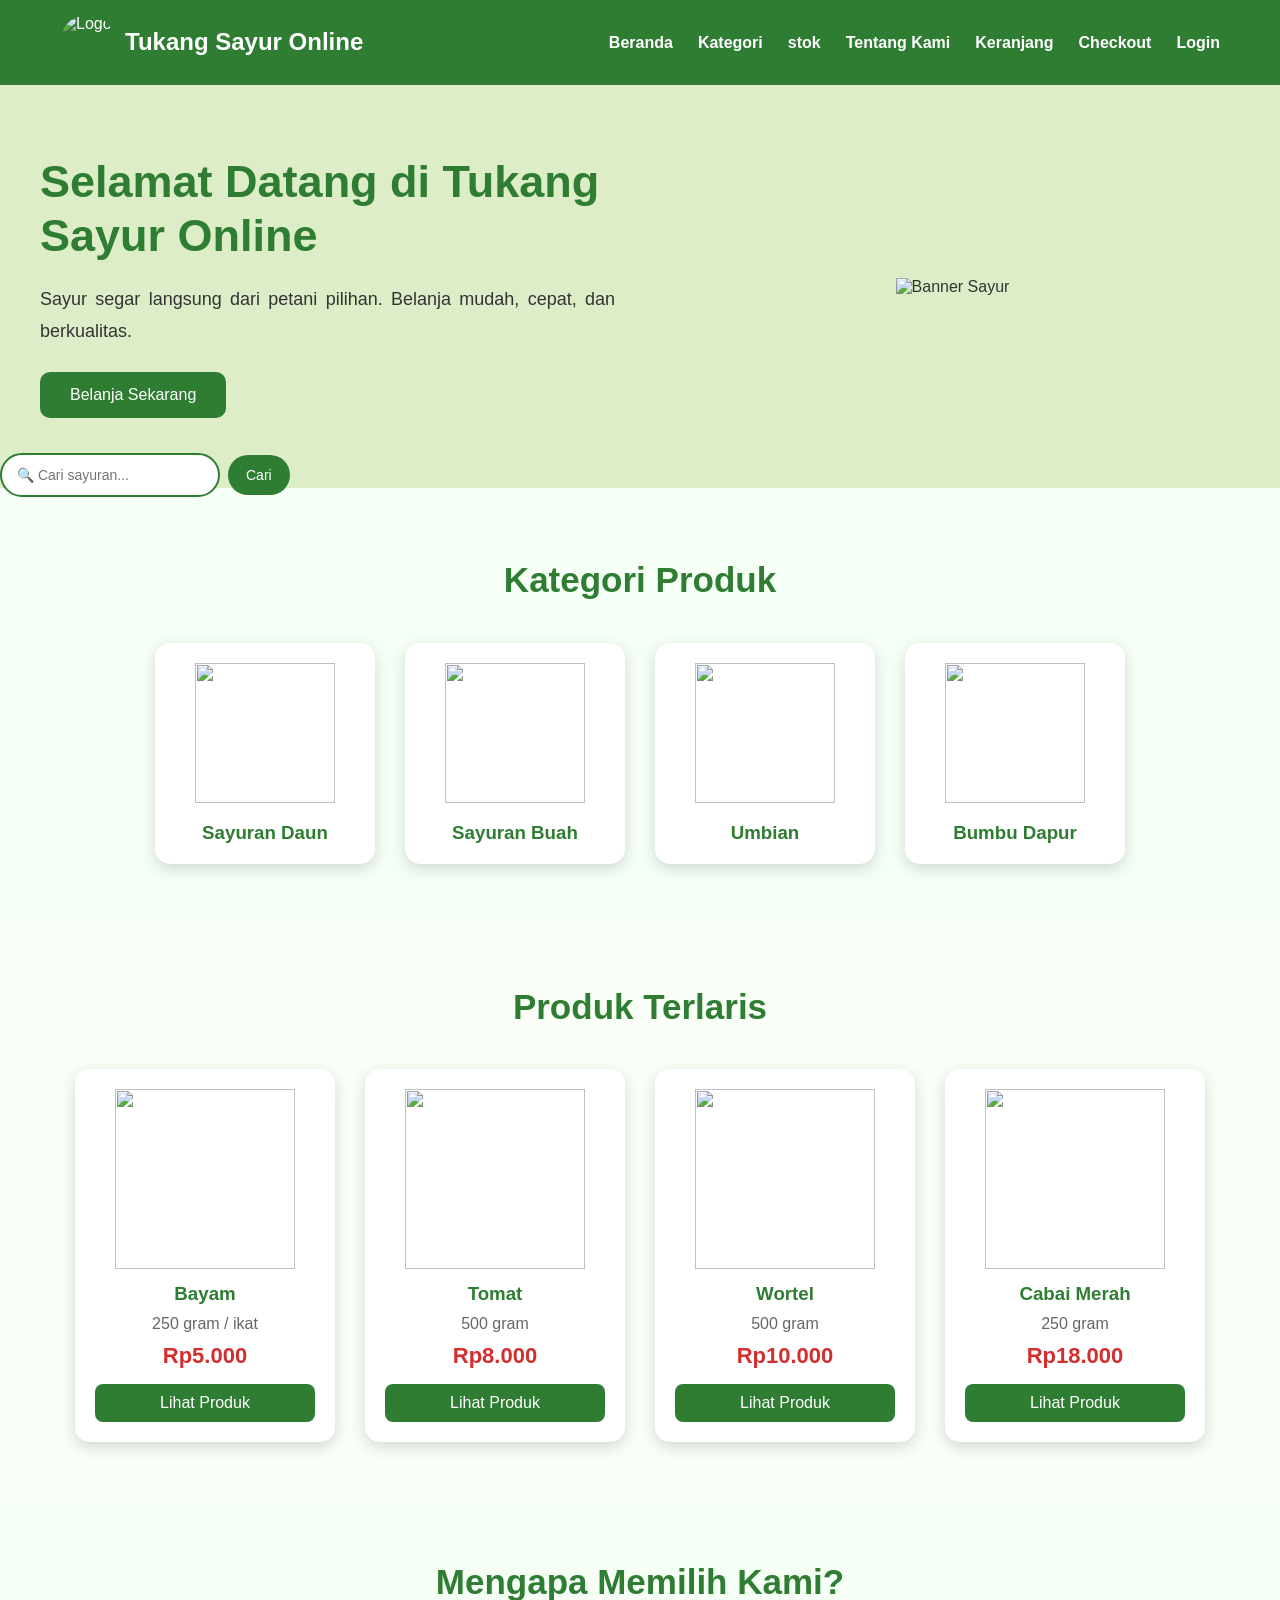
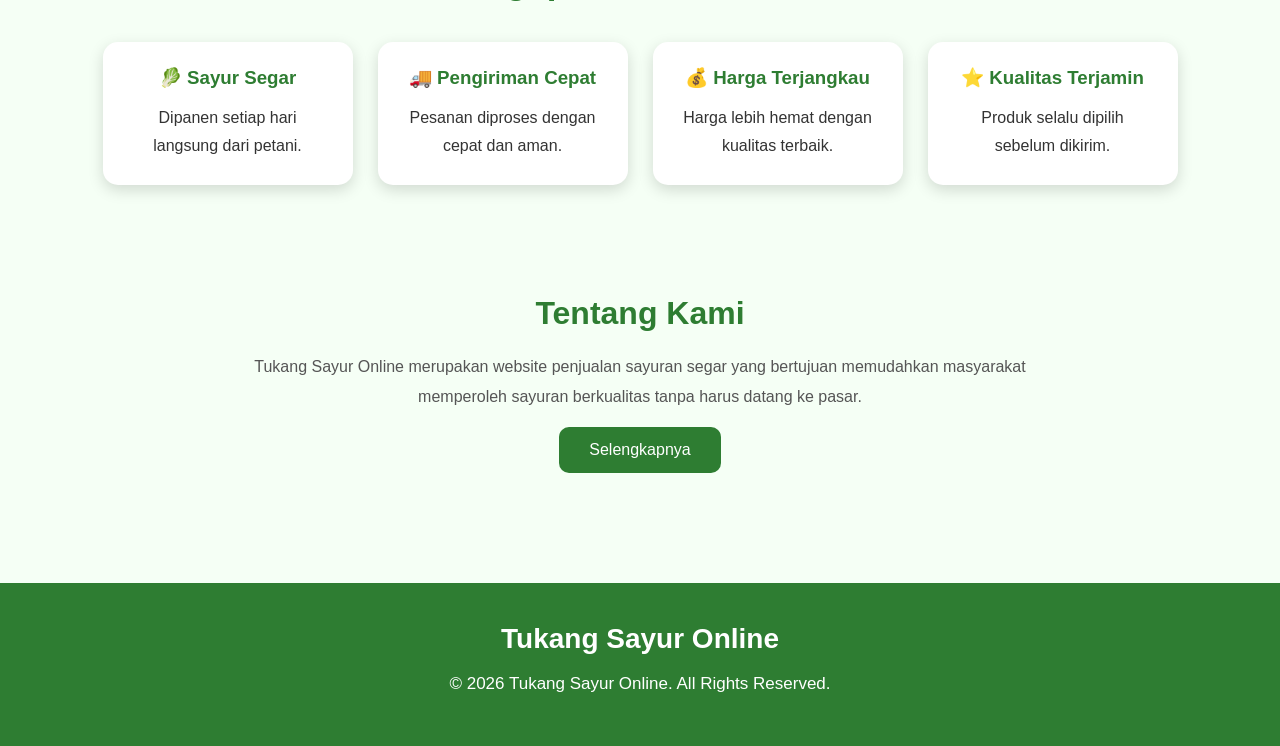
==== index.html @ e9f7e191 "Add files via upload" ====
<!DOCTYPE html>
<html lang="id">

<head>
    <meta charset="UTF-8">
    <meta name="viewport" content="width=device-width, initial-scale=1.0">
    <title>Tukang Sayur Online</title>

    <link rel="stylesheet" href="style.css">
    
</head>

<body>

    <!-- ================= HEADER ================= -->

    <header>

        <div class="logo">

            <img src="image/logo.jpg" alt="Logo">

            <h2>Tukang Sayur Online</h2>

        </div>

        <nav>
        <a href="index.html">Beranda</a>
        <a href="kategori.html">Kategori</a>
        <a href="stok.html">stok</a>
        <a href="tentang.html">Tentang Kami</a>
        <a href="keranjang.html">Keranjang</a>
        <a href="checkout.html">Checkout</a>
        <a href="login.html">Login</a>
    </nav>

    </header>

    <!-- ================= BANNER ================= -->

    <section class="banner">

        <div class="banner-text">

            <h1>Selamat Datang di Tukang Sayur Online</h1>

            <p>
                Sayur segar langsung dari petani pilihan.
                Belanja mudah, cepat, dan berkualitas.
            </p>

            <a href="kategori.html" class="btn">
                Belanja Sekarang
            </a>

        </div>

        <div class="banner-image">

            <img src="image/banner.jpg" alt="Banner Sayur">

        </div>

    </section>
<div class="hero-search">
    <input type="text" id="searchInput" placeholder="🔍 Cari sayuran...">
    <button onclick="cariProduk()">Cari</button>
</div>
</section>
    <!-- ================= KATEGORI ================= -->

    <section class="kategori-home">

        <h2>Kategori Produk</h2>

        <div class="kategori-list">

            <div class="kategori-card">

                <img src="image/sayur-daun.jpg">

                <h3>Sayuran Daun</h3>

            </div>

            <div class="kategori-card">

                <img src="image/sayur-buah.jpg">

                <h3>Sayuran Buah</h3>

            </div>

            <div class="kategori-card">

                <img src="image/umbi.jpg">

                <h3>Umbian</h3>

            </div>

            <div class="kategori-card">

                <img src="image/bumbu.jpg">

                <h3>Bumbu Dapur</h3>

            </div>

        </div>

    </section>

    <!-- ================= PRODUK TERLARIS ================= -->

    <section class="produk-home">

        <h2>Produk Terlaris</h2>

        <div class="produk-list">

            <div class="produk-card">

                <img src="image/bayam.jpg">

                <h3>Bayam</h3>

                <p>250 gram / ikat</p>

                <h4>Rp5.000</h4>

                <a href="kategori.html" class="btn-beli">
                    Lihat Produk
                </a>

            </div>

            <div class="produk-card">

                <img src="image/tomat.jpg">

                <h3>Tomat</h3>

                <p>500 gram</p>

                <h4>Rp8.000</h4>

                <a href="kategori.html" class="btn-beli">
                    Lihat Produk
                </a>

            </div>

            <div class="produk-card">

                <img src="image/wortel.jpg">

                <h3>Wortel</h3>

                <p>500 gram</p>

                <h4>Rp10.000</h4>

                <a href="kategori.html" class="btn-beli">
                    Lihat Produk
                </a>

            </div>

            <div class="produk-card">

                <img src="image/cabai.jpg">

                <h3>Cabai Merah</h3>

                <p>250 gram</p>

                <h4>Rp18.000</h4>

                <a href="kategori.html" class="btn-beli">
                    Lihat Produk
                </a>

            </div>

        </div>

    </section>

    <!-- ================= KEUNGGULAN ================= -->

    <section class="keunggulan">

        <h2>Mengapa Memilih Kami?</h2>

        <div class="keunggulan-list">

            <div class="item">

                <h3>🥬 Sayur Segar</h3>

                <p>Dipanen setiap hari langsung dari petani.</p>

            </div>

            <div class="item">

                <h3>🚚 Pengiriman Cepat</h3>

                <p>Pesanan diproses dengan cepat dan aman.</p>

            </div>

            <div class="item">

                <h3>💰 Harga Terjangkau</h3>

                <p>Harga lebih hemat dengan kualitas terbaik.</p>

            </div>

            <div class="item">

                <h3>⭐ Kualitas Terjamin</h3>

                <p>Produk selalu dipilih sebelum dikirim.</p>

            </div>

        </div>

    </section>

    <!-- ================= TENTANG ================= -->

    <section class="tentang-singkat">

        <h2>Tentang Kami</h2>

        <p>

            Tukang Sayur Online merupakan website penjualan
            sayuran segar yang bertujuan memudahkan masyarakat
            memperoleh sayuran berkualitas tanpa harus datang ke pasar.

        </p>

        <a href="tentang.html" class="btn">
            Selengkapnya
        </a>

    </section>

    <!-- ================= FOOTER ================= -->

    <footer>

        <h3>Tukang Sayur Online</h3>

        <p>

            © 2026 Tukang Sayur Online.
            All Rights Reserved.

        </p>

    </footer>

    <script src="script.js"></script>

</body>

</html>
---- style.css ----
/* =========================================================
   TUKANG SAYUR ONLINE
   CSS LENGKAP + RESPONSIVE HP
========================================================= */


/* =========================
   RESET
========================= */

* {
    margin: 0;
    padding: 0;
    box-sizing: border-box;
}

html {
    width: 100%;
    max-width: 100%;
    overflow-x: hidden;
}

body {
    width: 100%;
    min-height: 100vh;
    margin: 0;
    padding: 0;
    font-family: Arial, Helvetica, sans-serif;
    background: #f5fff5;
    color: #333;
    overflow-x: hidden;
}

/* Supaya gambar tidak keluar layar */
img {
    max-width: 100%;
    height: auto;
}


/* =========================
   HEADER
========================= */

header {
    width: 100%;
    background: #2e7d32;
    color: white;

    display: flex;
    justify-content: space-between;
    align-items: center;

    padding: 15px 60px;

    position: sticky;
    top: 0;
    z-index: 999;
}

.logo {
    display: flex;
    align-items: center;
    gap: 10px;
}

.logo img {
    width: 55px;
    height: 55px;
    border-radius: 50%;
    object-fit: cover;
}

.logo h2 {
    font-size: 24px;
    line-height: 1.2;
}


/* =========================
   NAVBAR
========================= */

nav {
    display: flex;
    align-items: center;
    gap: 25px;
}

nav a {
    text-decoration: none;
    color: white;
    font-weight: bold;
    transition: 0.3s;
}

nav a:hover {
    color: #ffe082;
}


/* =========================
   BANNER
========================= */

.banner {
    width: 100%;

    display: flex;
    justify-content: center;
    align-items: center;

    gap: 50px;
    padding: 70px 40px;

    background: #dcedc8;

    flex-wrap: wrap;
}

.banner-text {
    flex: 1;
    width: 50%;
    max-width: 600px;
    min-width: 0;
}

.banner-text h1 {
    font-size: 45px;
    line-height: 1.2;

    color: #2e7d32;

    margin-bottom: 20px;

    overflow-wrap: break-word;
}

.banner-text p {
    font-size: 18px;
    line-height: 32px;

    text-align: justify;

    margin-bottom: 25px;

    overflow-wrap: break-word;
}

.banner-image {
    flex: 1;
    width: 45%;
    min-width: 0;

    text-align: center;
}

.banner-image img {
    width: 100%;
    max-width: 450px;
    height: auto;

    object-fit: contain;
}


/* =========================
   BUTTON UMUM
========================= */

.btn {
    display: inline-block;

    background: #2e7d32;
    color: white;

    text-decoration: none;

    padding: 14px 30px;

    border-radius: 10px;

    transition: 0.3s;
}

.btn:hover {
    background: #1b5e20;
}


/* =========================
   KATEGORI BERANDA
========================= */

.kategori-home {
    width: 100%;
    padding: 60px 20px;
    text-align: center;
}

.kategori-home h2 {
    font-size: 35px;
    line-height: 1.3;

    color: #2e7d32;

    margin-bottom: 40px;

    overflow-wrap: break-word;
}

.kategori-list {
    width: 100%;

    display: flex;
    justify-content: center;
    flex-wrap: wrap;

    gap: 30px;
}

.kategori-card {
    width: 220px;
    max-width: 100%;

    background: white;

    border-radius: 15px;

    padding: 20px;

    box-shadow: 0 5px 15px rgba(0, 0, 0, 0.15);

    transition: 0.3s;
}

.kategori-card:hover {
    transform: translateY(-10px);
}

.kategori-card img {
    width: 140px;
    height: 140px;

    max-width: 100%;

    object-fit: contain;
}

.kategori-card h3 {
    margin-top: 15px;

    color: #2e7d32;

    overflow-wrap: break-word;
}


/* =========================
   PRODUK TERLARIS
========================= */

.produk-home {
    width: 100%;

    padding: 60px 20px;

    background: #f9fff6;

    text-align: center;
}

.produk-home h2 {
    font-size: 35px;
    line-height: 1.3;

    color: #2e7d32;

    margin-bottom: 40px;

    overflow-wrap: break-word;
}

.produk-list {
    width: 100%;

    display: flex;
    justify-content: center;
    flex-wrap: wrap;

    gap: 30px;
}


/* =========================
   PRODUK CARD
========================= */

.produk-card {
    width: 260px;
    max-width: 100%;

    background: white;

    border-radius: 15px;

    padding: 20px;

    box-shadow: 0 5px 15px rgba(0, 0, 0, 0.15);

    transition: 0.3s;
}

.produk-card:hover {
    transform: translateY(-8px);
}

.produk-card img {
    width: 180px;
    height: 180px;

    max-width: 100%;

    object-fit: contain;
}

.produk-card h3 {
    color: #2e7d32;

    margin: 10px 0;

    overflow-wrap: break-word;
}

.produk-card p {
    margin: 10px 0;

    color: #666;

    overflow-wrap: break-word;
}

.produk-card h4 {
    color: #d32f2f;

    margin: 10px 0 15px;

    font-size: 22px;

    overflow-wrap: break-word;
}


/* =========================
   TOMBOL PRODUK
========================= */

.btn-beli {
    display: block;

    width: 100%;

    text-decoration: none;

    background: #2e7d32;
    color: white;

    padding: 10px;

    border-radius: 8px;

    transition: 0.3s;
}

.btn-beli:hover {
    background: #1b5e20;
}

.btn-keranjang,
.btn-checkout {
    width: 100%;

    padding: 10px;

    margin-top: 10px;

    border: none;

    border-radius: 8px;

    cursor: pointer;

    font-size: 15px;

    font-weight: bold;
}

.btn-keranjang {
    background: #2e7d32;
    color: white;
}

.btn-keranjang:hover {
    background: #1b5e20;
}

.btn-checkout {
    background: #ff9800;
    color: white;
}

.btn-checkout:hover {
    background: #ef6c00;
}


/* =========================
   INPUT JUMLAH PRODUK
========================= */

.produk-card input {
    width: 70px;

    padding: 8px;

    text-align: center;

    border: 1px solid #ccc;

    border-radius: 6px;

    margin: 10px auto;

    display: block;
}


/* =========================
   KEUNGGULAN
========================= */

.keunggulan {
    width: 100%;

    padding: 60px 20px;

    text-align: center;
}

.keunggulan h2 {
    color: #2e7d32;

    font-size: 35px;

    margin-bottom: 40px;
}

.keunggulan-list {
    width: 100%;

    display: flex;
    justify-content: center;
    flex-wrap: wrap;

    gap: 25px;
}

.item {
    width: 250px;
    max-width: 100%;

    background: white;

    border-radius: 15px;

    padding: 25px;

    box-shadow: 0 5px 15px rgba(0, 0, 0, 0.15);
}

.item h3 {
    color: #2e7d32;

    margin-bottom: 15px;

    overflow-wrap: break-word;
}

.item p {
    width: 100%;

    text-align: center;

    line-height: 28px;

    overflow-wrap: break-word;
}


/* =========================
   HALAMAN KATEGORI
========================= */

.kategori {
    width: 100%;

    padding: 50px 20px;

    text-align: center;
}

.kategori h2 {
    color: #2e7d32;

    margin-bottom: 30px;

    font-size: 32px;

    overflow-wrap: break-word;
}

.produk {
    width: 100%;

    display: flex;
    flex-wrap: wrap;

    justify-content: center;

    gap: 30px;
}


/* =========================
   LOGIN & REGISTER
========================= */

.login-container,
.register-container {
    width: 100%;

    min-height: 85vh;

    display: flex;

    justify-content: center;

    align-items: center;

    padding: 30px 20px;
}

.login-box,
.register-box {
    width: 420px;
    max-width: 100%;

    background: white;

    padding: 30px;

    border-radius: 15px;

    box-shadow: 0 5px 15px rgba(0, 0, 0, 0.2);
}

.login-box h2,
.register-box h2 {
    text-align: center;

    color: #2e7d32;

    margin-bottom: 20px;

    overflow-wrap: break-word;
}

.login-box form,
.register-box form {
    display: flex;

    flex-direction: column;
}

.login-box label,
.register-box label {
    margin-top: 10px;

    font-weight: bold;

    overflow-wrap: break-word;
}

.login-box input,
.register-box input,
.login-box select,
.register-box select,
.login-box textarea,
.register-box textarea {
    width: 100%;

    margin-top: 5px;

    margin-bottom: 15px;

    padding: 10px;

    border-radius: 8px;

    border: 1px solid #ccc;

    font-size: 15px;
}

.login-box button,
.register-box button {
    padding: 12px;

    background: #2e7d32;

    color: white;

    border: none;

    border-radius: 8px;

    cursor: pointer;
}

.login-box button:hover,
.register-box button:hover {
    background: #1b5e20;
}


/* =========================
   KERANJANG
========================= */

.keranjang {
    width: 100%;

    display: flex;

    justify-content: center;

    align-items: flex-start;

    padding: 50px 20px;
}

.keranjang-card {
    width: 900px;
    max-width: 100%;

    background: #fff;

    border-radius: 15px;

    padding: 30px;

    box-shadow: 0 5px 15px rgba(0, 0, 0, 0.15);
}

.keranjang-card h2 {
    text-align: center;

    color: #2e7d32;

    margin-bottom: 30px;

    overflow-wrap: break-word;
}

#daftarKeranjang {
    width: 100%;

    margin-top: 20px;
}

.produk-keranjang {
    width: 100%;

    display: flex;

    justify-content: space-between;

    align-items: center;

    gap: 20px;

    padding: 20px 0;

    border-bottom: 1px solid #ddd;
}

.produk-info {
    display: flex;

    align-items: center;

    gap: 20px;

    min-width: 0;
}

.produk-info img {
    width: 90px;
    height: 90px;

    object-fit: contain;

    flex-shrink: 0;
}

.produk-detail {
    min-width: 0;
}

.produk-detail h3 {
    color: #2e7d32;

    margin-bottom: 8px;

    overflow-wrap: break-word;
}

.produk-detail p {
    color: #666;

    overflow-wrap: break-word;
}

.qty {
    display: flex;

    align-items: center;

    gap: 10px;

    flex-shrink: 0;
}

.qty button {
    width: 35px;
    height: 35px;

    border: none;

    border-radius: 50%;

    background: #2e7d32;

    color: white;

    cursor: pointer;

    font-size: 18px;
}

.qty span {
    font-size: 18px;

    font-weight: bold;
}

.subtotal {
    color: #d32f2f;

    font-weight: bold;

    white-space: nowrap;
}

.btn-hapus {
    padding: 8px 15px;

    border: none;

    border-radius: 8px;

    background: #e53935;

    color: white;

    cursor: pointer;
}

.btn-hapus:hover {
    background: #c62828;
}

.total {
    margin-top: 30px;

    text-align: right;
}

.total h2 {
    color: #d32f2f;

    margin-bottom: 20px;
}

.total button {
    padding: 12px 30px;

    border: none;

    border-radius: 8px;

    background: #2e7d32;

    color: white;

    cursor: pointer;
}

.total button:hover {
    background: #1b5e20;
}


/* =========================
   TENTANG
========================= */

.tentang-singkat {
    width: 100%;

    padding: 50px 20px;

    display: flex;

    flex-direction: column;

    align-items: center;

    text-align: center;
}

.tentang-singkat h2 {
    color: #2e7d32;

    font-size: 32px;

    margin-bottom: 20px;
}

.tentang-singkat p {
    max-width: 850px;

    width: 100%;

    line-height: 30px;

    color: #555;

    margin-bottom: 15px;

    overflow-wrap: break-word;
}


/* =========================
   CHECKOUT
========================= */

.checkout-container {
    width: 100%;

    display: flex;

    justify-content: center;

    align-items: center;

    padding: 50px 20px;
}

.checkout-box {
    width: 800px;
    max-width: 100%;

    background: #fff;

    padding: 30px;

    border-radius: 15px;

    box-shadow: 0 5px 15px rgba(0, 0, 0, 0.15);
}

.checkout-box h2 {
    text-align: center;

    color: #2e7d32;

    margin-bottom: 30px;

    overflow-wrap: break-word;
}

.checkout-box form {
    display: flex;

    flex-direction: column;
}

.checkout-box label {
    margin-top: 15px;

    margin-bottom: 8px;

    font-weight: bold;
}

.checkout-box input,
.checkout-box textarea,
.checkout-box select {
    width: 100%;

    padding: 12px;

    border: 1px solid #ccc;

    border-radius: 8px;

    margin-bottom: 15px;

    font-size: 16px;
}

.checkout-box textarea {
    resize: none;

    height: 100px;
}

.checkout-box table {
    width: 100%;

    border-collapse: collapse;

    margin: 20px 0;
}

.checkout-box table th,
.checkout-box table td {
    border: 1px solid #ddd;

    padding: 12px;

    text-align: center;
}

.checkout-box table th {
    background: #2e7d32;

    color: white;
}

.checkout-box button {
    width: 220px;
    max-width: 100%;

    padding: 12px;

    margin: 25px auto 0;

    border: none;

    border-radius: 8px;

    background: #2e7d32;

    color: white;

    font-size: 16px;

    cursor: pointer;
}

.checkout-box button:hover {
    background: #1b5e20;
}


/* =========================
   GALERI
========================= */

.galeri {
    width: 100%;

    padding: 50px 20px;

    text-align: center;

    background: #f5fff5;
}

.galeri h1 {
    color: #2e7d32;

    margin-bottom: 10px;

    font-size: 35px;

    overflow-wrap: break-word;
}

.galeri p {
    color: #555;

    margin-bottom: 30px;

    overflow-wrap: break-word;
}

.galeri-list {
    width: 100%;

    display: flex;

    flex-wrap: wrap;

    justify-content: center;

    gap: 25px;
}

.galeri-item {
    width: 220px;
    max-width: 100%;

    background: #ffffff;

    border-radius: 15px;

    box-shadow: 0 5px 15px rgba(0, 0, 0, 0.15);

    padding: 15px;

    text-align: center;

    transition: 0.3s;
}

.galeri-item:hover {
    transform: translateY(-8px);
}

.galeri-item img {
    width: 180px;
    height: 180px;

    max-width: 100%;

    object-fit: contain;

    display: block;

    margin: 0 auto;
}

.galeri-item h3 {
    margin-top: 15px;

    font-size: 20px;

    color: #2e7d32;

    overflow-wrap: break-word;
}


/* =========================
   STOK
========================= */

.stok {
    color: green;

    font-weight: bold;

    margin: 8px 0;

    font-size: 15px;
}


/* =========================
   FOOTER
========================= */

footer {
    width: 100%;

    background: #2e7d32;

    color: white;

    text-align: center;

    padding: 40px 20px;

    margin-top: 60px;
}

footer h3 {
    font-size: 28px;

    margin-bottom: 15px;

    overflow-wrap: break-word;
}

footer p {
    font-size: 17px;

    margin: 8px 0;

    line-height: 28px;

    overflow-wrap: break-word;
}


/* =========================================================
   RESPONSIVE TABLET / HP
========================================================= */

@media screen and (max-width: 768px) {

    /* =====================
       BODY
    ===================== */

    html,
    body {
        width: 100%;
        max-width: 100%;
        overflow-x: hidden;
    }


    /* =====================
       HEADER
    ===================== */

    header {
        width: 100%;

        padding: 15px 10px;

        flex-direction: column;

        gap: 15px;
    }

    .logo {
        width: 100%;

        justify-content: center;
    }

    .logo img {
        width: 50px;
        height: 50px;
    }

    .logo h2 {
        font-size: 21px;
    }


    /* =====================
       NAVBAR
    ===================== */

    nav {
        width: 100%;

        justify-content: center;

        flex-wrap: wrap;

        gap: 8px 12px;
    }

    nav a {
        font-size: 13px;

        white-space: nowrap;
    }


    /* =====================
       BANNER
    ===================== */

    .banner {
        width: 100%;

        padding: 40px 15px;

        flex-direction: column;

        gap: 25px;

        text-align: center;
    }

    .banner-text {
        width: 100%;

        max-width: 100%;

        flex: none;
    }

    .banner-text h1 {
        width: 100%;

        font-size: 32px;

        line-height: 1.3;

        text-align: center;

        overflow-wrap: break-word;

        word-break: normal;
    }

    .banner-text p {
        width: 100%;

        font-size: 16px;

        line-height: 1.6;

        text-align: center;

        overflow-wrap: break-word;
    }

    .banner-image {
        width: 100%;

        flex: none;
    }

    .banner-image img {
        width: 100%;

        max-width: 380px;

        height: auto;
    }


    /* =====================
       SECTION
    ===================== */

    .kategori-home,
    .produk-home,
    .keunggulan,
    .kategori {
        width: 100%;

        padding: 40px 15px;
    }

    .kategori-home h2,
    .produk-home h2,
    .keunggulan h2 {
        font-size: 28px;

        line-height: 1.3;
    }


    /* =====================
       CARD
    ===================== */

    .kategori-card,
    .produk-card,
    .item,
    .galeri-item {
        width: 100%;

        max-width: 280px;
    }


    /* =====================
       LOGIN
    ===================== */

    .login-container,
    .register-container {
        width: 100%;

        padding: 30px 15px;
    }

    .login-box,
    .register-box {
        width: 100%;

        max-width: 420px;

        padding: 25px 20px;
    }


    /* =====================
       KERANJANG
    ===================== */

    .keranjang {
        width: 100%;

        padding: 30px 15px;
    }

    .keranjang-card {
        width: 100%;

        padding: 20px 15px;
    }

    .produk-keranjang {
        width: 100%;

        flex-direction: column;

        justify-content: center;

        text-align: center;

        gap: 15px;
    }

    .produk-info {
        width: 100%;

        flex-direction: column;

        justify-content: center;

        text-align: center;
    }

    .produk-detail {
        width: 100%;

        max-width: 100%;
    }

    .qty {
        justify-content: center;
    }

    .total {
        text-align: center;
    }


    /* =====================
       CHECKOUT
    ===================== */

    .checkout-container {
        width: 100%;

        padding: 30px 15px;
    }

    .checkout-box {
        width: 100%;

        padding: 20px 15px;
    }

    /* Tabel bisa digeser ke samping,
       tidak membuat halaman melebar */

    .checkout-box table {
        display: block;

        width: 100%;

        overflow-x: auto;

        white-space: nowrap;
    }


    /* =====================
       FOOTER
    ===================== */

    footer {
        width: 100%;

        padding: 30px 15px;
    }

    footer h3 {
        font-size: 24px;
    }

    footer p {
        font-size: 15px;

        line-height: 24px;
    }
}


/* =========================================================
   RESPONSIVE HP KECIL
========================================================= */

@media screen and (max-width: 480px) {

    /* =====================
       HEADER
    ===================== */

    header {
        padding: 12px 8px;
    }

    .logo img {
        width: 45px;
        height: 45px;
    }

    .logo h2 {
        font-size: 18px;
    }


    /* =====================
       NAVBAR
    ===================== */

    nav {
        gap: 6px 9px;
    }

    nav a {
        font-size: 12px;
    }


    /* =====================
       BANNER
    ===================== */

    .banner {
        padding: 30px 12px;

        gap: 20px;
    }

    .banner-text h1 {
        font-size: 27px;

        line-height: 1.3;
    }

    .banner-text p {
        font-size: 15px;

        line-height: 1.6;
    }

    .banner-image img {
        max-width: 300px;
    }


    /* =====================
       BUTTON
    ===================== */

    .btn {
        padding: 12px 20px;

        font-size: 14px;
    }


    /* =====================
       JUDUL
    ===================== */

    .kategori-home h2,
    .produk-home h2,
    .keunggulan h2,
    .kategori h2 {
        font-size: 25px;

        line-height: 1.3;
    }


    /* =====================
       CARD
    ===================== */

    .kategori-card,
    .produk-card,
    .item,
    .galeri-item {
        width: 100%;

        max-width: 100%;
    }

    .produk-card img {
        width: 150px;

        height: 150px;
    }

    .kategori-card img {
        width: 120px;

        height: 120px;
    }

    .galeri-item img {
        width: 150px;

        height: 150px;
    }


    /* =====================
       LOGIN
    ===================== */

    .login-box,
    .register-box {
        padding: 20px 15px;
    }


    /* =====================
       KERANJANG
    ===================== */

    .keranjang-card {
        padding: 20px 12px;
    }

    .produk-info img {
        width: 75px;

        height: 75px;
    }

    .subtotal {
        white-space: normal;

        overflow-wrap: break-word;
    }


    /* =====================
       CHECKOUT
    ===================== */

    .checkout-box {
        padding: 20px 12px;
    }

    .checkout-box h2 {
        font-size: 24px;
    }

    .checkout-box input,
    .checkout-box textarea,
    .checkout-box select {
        font-size: 15px;
    }

    .checkout-box button {
        width: 100%;
    }


    /* =====================
       TENTANG
    ===================== */

    .tentang-singkat {
        padding: 40px 15px;
    }

    .tentang-singkat h2 {
        font-size: 27px;
    }

    .tentang-singkat p {
        font-size: 15px;

        line-height: 1.7;

        text-align: center;
    }


    /* =====================
       GALERI
    ===================== */

    .galeri {
        padding: 40px 15px;
    }

    .galeri h1 {
        font-size: 28px;
    }


    /* =====================
       FOOTER
    ===================== */

    footer {
        padding: 30px 12px;
    }

    footer h3 {
        font-size: 22px;
    }

    footer p {
        font-size: 14px;

        line-height: 24px;
    }
}
/* =====================================================
   PERBAIKAN LEBAR LAYAR HP
===================================================== */

html,
body {
    width: 100% !important;
    min-width: 0 !important;
    max-width: 100% !important;
    margin: 0 !important;
    padding: 0 !important;
    overflow-x: hidden !important;
}

header,
.banner,
.kategori-home,
.produk-home,
.keunggulan,
.tentang-singkat,
footer {
    width: 100% !important;
    max-width: 100% !important;
    min-width: 0 !important;
}

.banner-text,
.banner-image {
    min-width: 0 !important;
    max-width: 100% !important;
}

.banner-text h1,
.banner-text p {
    max-width: 100% !important;
    overflow-wrap: anywhere !important;
}


/* =========================
   KHUSUS HP
========================= */

@media screen and (max-width: 768px) {

    header {
        width: 100% !important;
        padding: 15px 10px !important;
    }

    .logo {
        width: 100% !important;
        max-width: 100% !important;
    }

    nav {
        width: 100% !important;
        max-width: 100% !important;
        display: flex !important;
        flex-wrap: wrap !important;
        justify-content: center !important;
    }

    .banner {
        width: 100% !important;
        max-width: 100% !important;
        padding: 35px 15px !important;
        display: flex !important;
        flex-direction: column !important;
    }

    .banner-text {
        width: 100% !important;
        max-width: 100% !important;
    }

    .banner-text h1 {
        width: 100% !important;
        max-width: 100% !important;
        font-size: 32px !important;
        line-height: 1.25 !important;
        text-align: center !important;
    }

    .banner-text p {
        width: 100% !important;
        max-width: 100% !important;
        font-size: 16px !important;
        line-height: 1.6 !important;
        text-align: center !important;
    }

    .banner-image {
        width: 100% !important;
        max-width: 100% !important;
    }

    .banner-image img {
        width: 100% !important;
        max-width: 380px !important;
        height: auto !important;
    }

    .kategori-home,
    .produk-home,
    .keunggulan,
    .tentang-singkat {
        width: 100% !important;
        max-width: 100% !important;
    }

    .kategori-list,
    .produk-list,
    .keunggulan-list {
        width: 100% !important;
        max-width: 100% !important;
    }

    footer {
        width: 100% !important;
        max-width: 100% !important;
    }
}
.hero-search {
    display: flex;
    align-items: center;
    gap: 8px;
    margin-top: -35px;
    position: relative;
    z-index: 5;
}

.hero-search input {
    width: 220px;
    padding: 12px 15px;
    border: 2px solid #2e7d32;
    border-radius: 25px;
    outline: none;
    font-size: 14px;
    background: white;
}

.hero-search input:focus {
    border-color: #1b5e20;
}

.hero-search button {
    padding: 12px 18px;
    border: none;
    border-radius: 25px;
    background: #2e7d32;
    color: white;
    font-size: 14px;
    cursor: pointer;
}

.hero-search button:hover {
    background: #1b5e20;
}
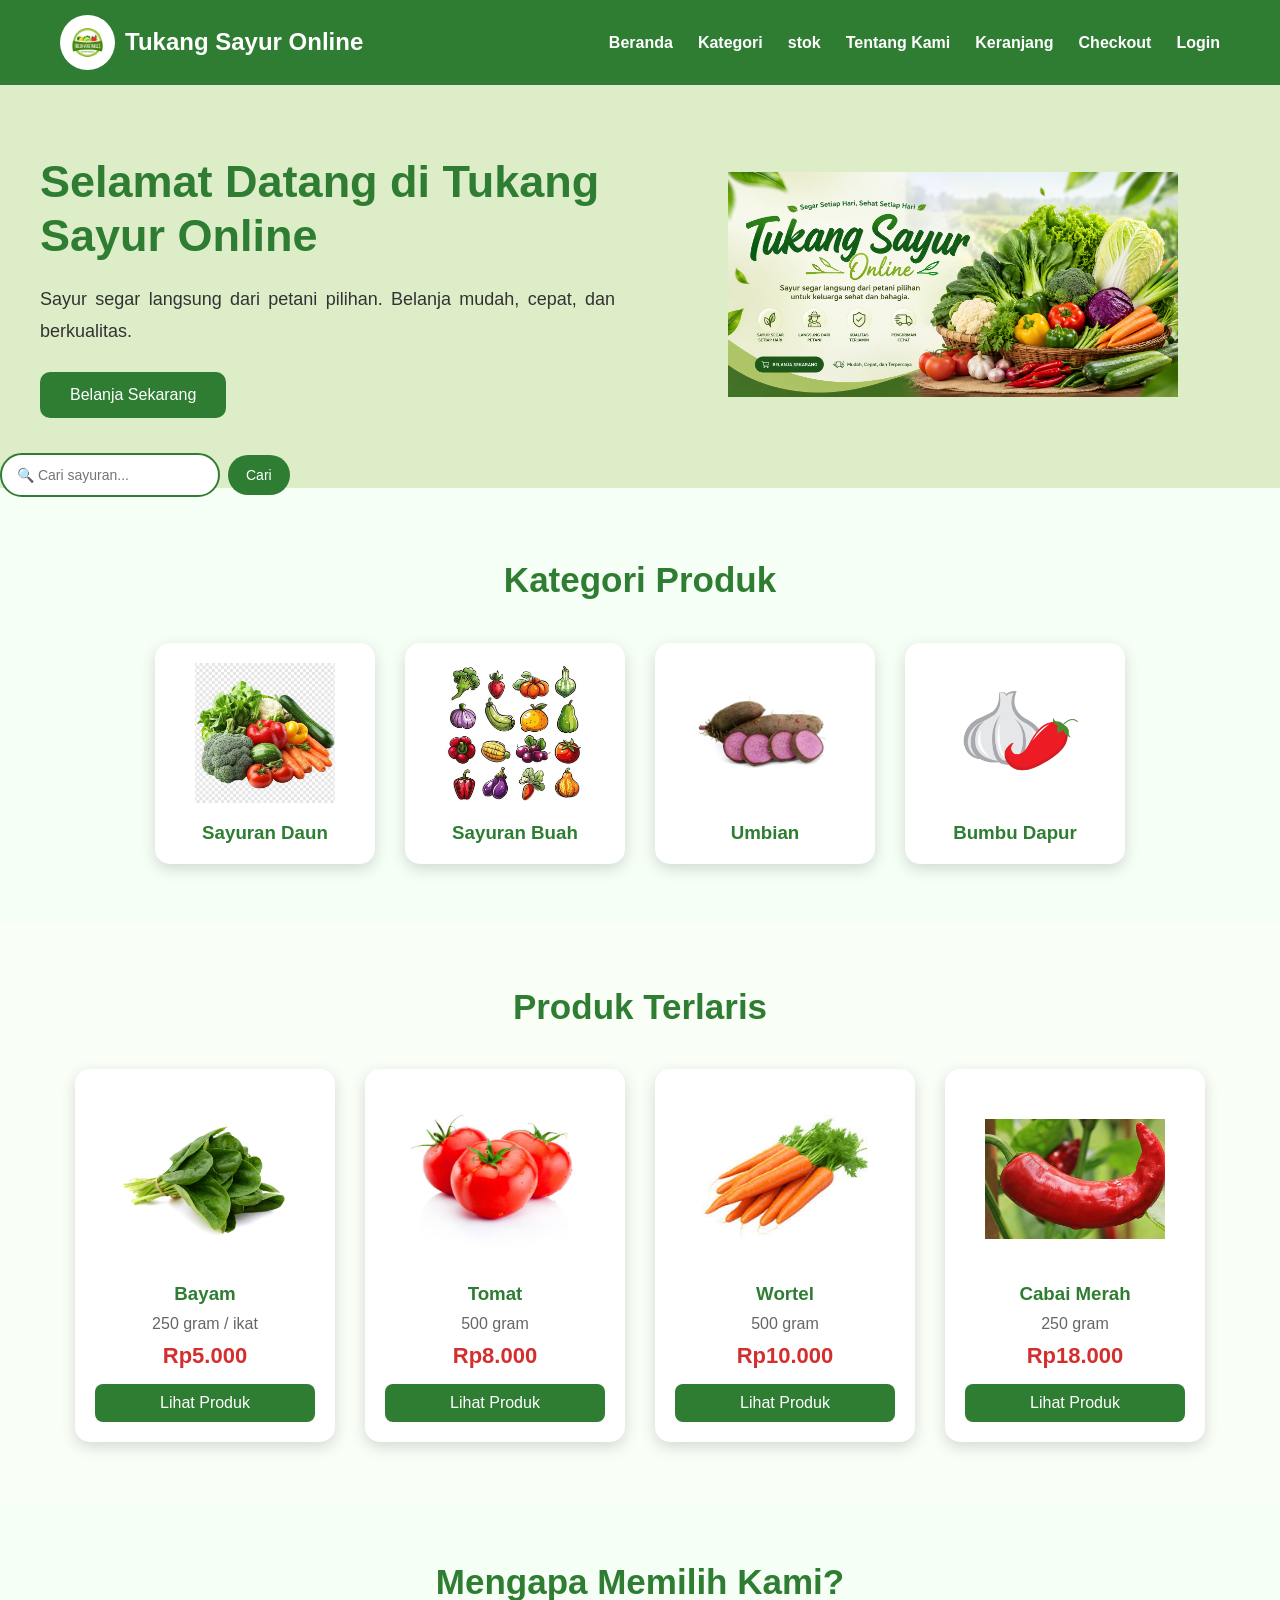
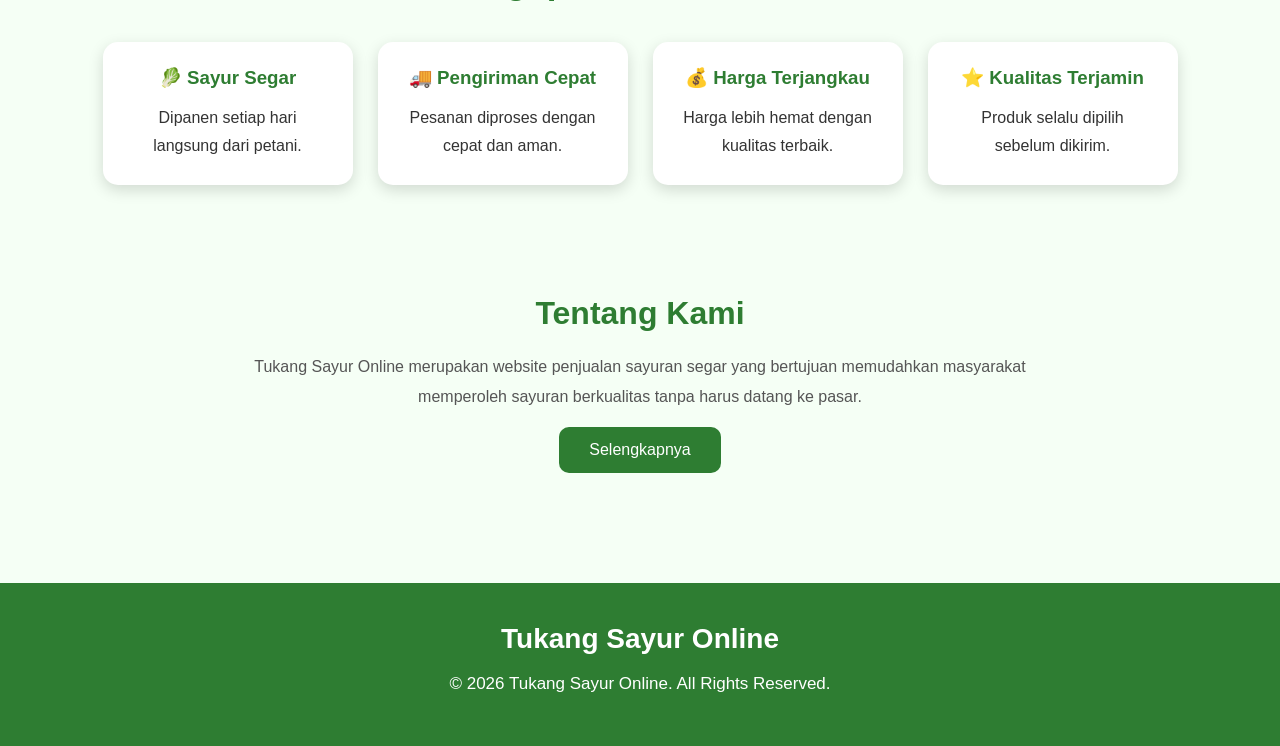
==== commit 4b21021d: "Add files via upload" ====
--- a/index.html
+++ b/index.html
@@ -18,7 +18,7 @@
 
         <div class="logo">
 
-            <img src="image/logo.jpg" alt="Logo">
+            <img src="logo.jpg" alt="Logo">
 
             <h2>Tukang Sayur Online</h2>
 
@@ -57,7 +57,7 @@
 
         <div class="banner-image">
 
-            <img src="image/banner.jpg" alt="Banner Sayur">
+            <img src="banner.jpg" alt="Banner Sayur">
 
         </div>
 
@@ -77,7 +77,7 @@
 
             <div class="kategori-card">
 
-                <img src="image/sayur-daun.jpg">
+                <img src="sayur-daun.jpg">
 
                 <h3>Sayuran Daun</h3>
 
@@ -85,7 +85,7 @@
 
             <div class="kategori-card">
 
-                <img src="image/sayur-buah.jpg">
+                <img src="sayur-buah.jpg">
 
                 <h3>Sayuran Buah</h3>
 
@@ -93,7 +93,7 @@
 
             <div class="kategori-card">
 
-                <img src="image/umbi.jpg">
+                <img src="umbi.jpg">
 
                 <h3>Umbian</h3>
 
@@ -101,7 +101,7 @@
 
             <div class="kategori-card">
 
-                <img src="image/bumbu.jpg">
+                <img src="bumbu.jpg">
 
                 <h3>Bumbu Dapur</h3>
 
@@ -121,7 +121,7 @@
 
             <div class="produk-card">
 
-                <img src="image/bayam.jpg">
+                <img src="bayam.jpg">
 
                 <h3>Bayam</h3>
 
@@ -137,7 +137,7 @@
 
             <div class="produk-card">
 
-                <img src="image/tomat.jpg">
+                <img src="tomat.jpg">
 
                 <h3>Tomat</h3>
 
@@ -153,7 +153,7 @@
 
             <div class="produk-card">
 
-                <img src="image/wortel.jpg">
+                <img src="wortel.jpg">
 
                 <h3>Wortel</h3>
 
@@ -169,7 +169,7 @@
 
             <div class="produk-card">
 
-                <img src="image/cabai.jpg">
+                <img src="cabai.jpg">
 
                 <h3>Cabai Merah</h3>
 
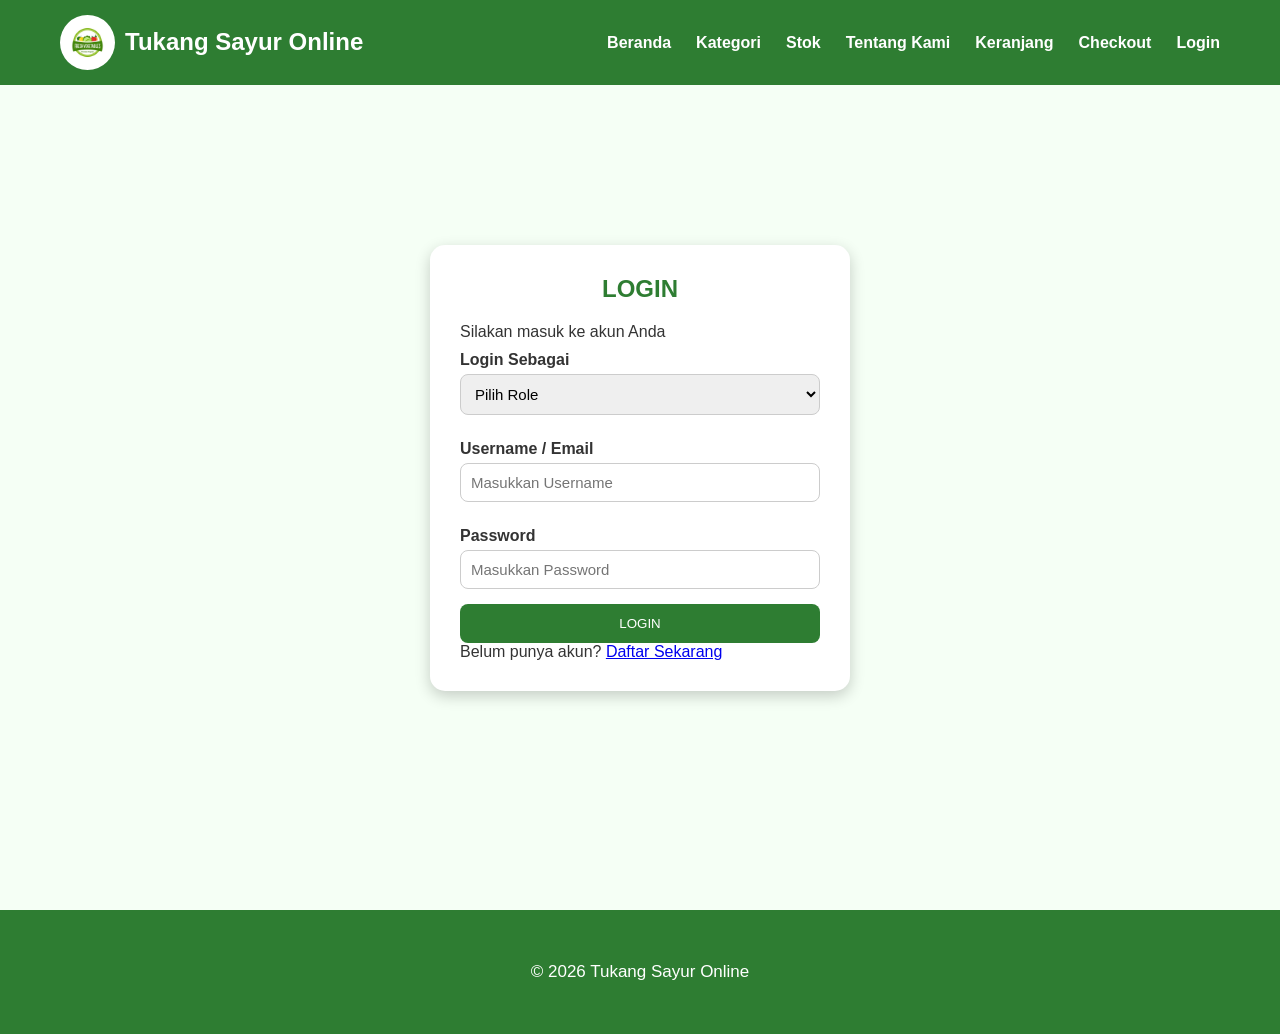
==== commit a7f3c23b: "perubahan index.html" ====
--- a/index.html
+++ b/index.html
@@ -12,6 +12,12 @@
 
 <body>
 
+<script>
+    // Cek apakah pelanggan sudah login
+    if (localStorage.getItem("loginUser") !== "true") {
+        window.location.href = "login.html";
+    }
+</script>
     <!-- ================= HEADER ================= -->
 
     <header>
@@ -27,7 +33,7 @@
         <nav>
         <a href="index.html">Beranda</a>
         <a href="kategori.html">Kategori</a>
-        <a href="stok.html">stok</a>
+        <a href="stook.html">stok</a>
         <a href="tentang.html">Tentang Kami</a>
         <a href="keranjang.html">Keranjang</a>
         <a href="checkout.html">Checkout</a>
